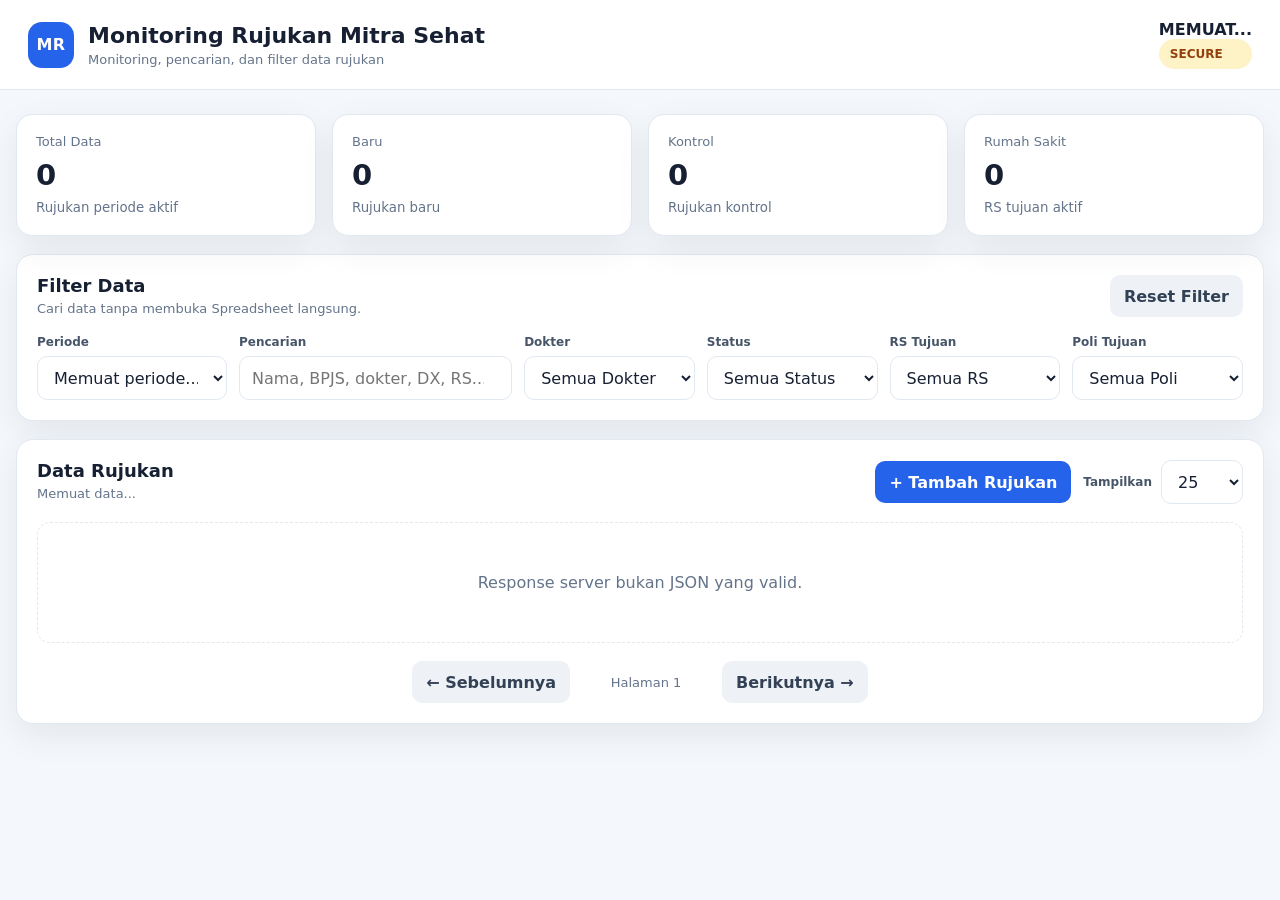
==== index.html @ 3bd985f3 "update ketik + dropdown" ====
<!DOCTYPE html>
<html lang="id">
<head>
  <meta charset="UTF-8">
  <meta name="viewport" content="width=device-width, initial-scale=1.0">

  <title>Monitoring Rujukan Mitra Sehat</title>

  <meta
    name="description"
    content="Monitoring dan pencarian data rujukan Mitra Sehat"
  >

  <link
    rel="stylesheet"
    href="assets/css/style.css?v=step3c"
  >
</head>

<body>

  <div class="app-shell">

    <header class="topbar">
      <div class="brand-wrap">
        <div class="brand-icon">MR</div>

        <div>
          <h1>Monitoring Rujukan Mitra Sehat</h1>
          <p>Monitoring, pencarian, dan filter data rujukan</p>
        </div>
      </div>

      <div class="user-area">
        <div class="user-meta" id="userMeta">
          <strong id="userRole">MEMUAT...</strong>
          <small id="userEmail"></small>
        </div>

        <div
          class="mode-badge"
          id="modeBadge"
        >
          SECURE
        </div>
      </div>
    </header>


    <main class="main-content">

      <section
        class="secure-message"
        id="secureMessage"
        hidden
      >
        <strong>Akses melalui domain aman diperlukan.</strong>
        <p>
          Buka aplikasi melalui custom domain yang dilindungi Cloudflare Access.
        </p>
      </section>


      <section id="appContent">

        <section class="stats-grid">

          <article class="stat-card">
            <span class="stat-label">Total Data</span>
            <strong id="statTotal">0</strong>
            <small>Rujukan periode aktif</small>
          </article>

          <article class="stat-card">
            <span class="stat-label">Baru</span>
            <strong id="statBaru">0</strong>
            <small>Rujukan baru</small>
          </article>

          <article class="stat-card">
            <span class="stat-label">Kontrol</span>
            <strong id="statKontrol">0</strong>
            <small>Rujukan kontrol</small>
          </article>

          <article class="stat-card">
            <span class="stat-label">Rumah Sakit</span>
            <strong id="statRs">0</strong>
            <small>RS tujuan aktif</small>
          </article>

        </section>


        <section class="panel">

          <div class="panel-heading">
            <div>
              <h2>Filter Data</h2>
              <p>Cari data tanpa membuka Spreadsheet langsung.</p>
            </div>

            <button
              class="btn btn-secondary"
              id="resetButton"
              type="button"
            >
              Reset Filter
            </button>
          </div>


          <div class="filter-grid">

            <label class="field">
              <span>Periode</span>
              <select id="periodFilter">
                <option value="">Memuat periode...</option>
              </select>
            </label>

            <label class="field field-search">
              <span>Pencarian</span>
              <input
                id="searchInput"
                type="search"
                placeholder="Nama, BPJS, dokter, DX, RS..."
                autocomplete="off"
              >
            </label>

            <label class="field">
              <span>Dokter</span>
              <select id="doctorFilter">
                <option value="">Semua Dokter</option>
              </select>
            </label>

            <label class="field">
              <span>Status</span>
              <select id="statusFilter">
                <option value="">Semua Status</option>
              </select>
            </label>

            <label class="field">
              <span>RS Tujuan</span>
              <select id="hospitalFilter">
                <option value="">Semua RS</option>
              </select>
            </label>

            <label class="field">
              <span>Poli Tujuan</span>
              <select id="clinicFilter">
                <option value="">Semua Poli</option>
              </select>
            </label>

          </div>

        </section>


        <section class="panel">

          <div class="table-toolbar">

            <div>
              <h2>Data Rujukan</h2>
              <p id="resultInfo">Memuat data...</p>
            </div>

            <div class="table-toolbar-actions">
              <button
                class="btn btn-primary"
                id="addButton"
                type="button"
                hidden
              >
                + Tambah Rujukan
              </button>

              <label class="page-size">
                <span>Tampilkan</span>

                <select id="pageSize">
                  <option value="10">10</option>
                  <option value="25" selected>25</option>
                  <option value="50">50</option>
                </select>
              </label>
            </div>

          </div>


          <div
            id="loadingState"
            class="state-box"
          >
            Memuat data...
          </div>


          <div
            id="emptyState"
            class="state-box"
            hidden
          >
            Data tidak ditemukan.
          </div>


          <div
            id="errorState"
            class="state-box error-state"
            hidden
          ></div>


          <div
            id="desktopTable"
            class="table-wrapper"
            hidden
          >

            <table>
              <thead>
                <tr>
                  <th>Tanggal</th>
                  <th>Dokter</th>
                  <th>Nama</th>
                  <th>BPJS No.</th>
                  <th>Status</th>
                  <th>DX</th>
                  <th>RS Tujuan</th>
                  <th>Poli</th>
                  <th>Aksi</th>
                </tr>
              </thead>

              <tbody id="tableBody"></tbody>
            </table>

          </div>


          <div
            id="mobileCards"
            class="mobile-cards"
            hidden
          ></div>


          <div
            class="pagination"
            id="pagination"
            hidden
          >

            <button
              type="button"
              class="btn btn-secondary"
              id="prevButton"
            >
              ← Sebelumnya
            </button>

            <span id="pageInfo">
              Halaman 1
            </span>

            <button
              type="button"
              class="btn btn-secondary"
              id="nextButton"
            >
              Berikutnya →
            </button>

          </div>

        </section>

      </section>

    </main>

  </div>


  <!-- DETAIL -->
  <div
    class="modal-backdrop"
    id="detailModal"
    hidden
  >
    <div
      class="modal"
      role="dialog"
      aria-modal="true"
      aria-labelledby="modalTitle"
    >

      <div class="modal-header">

        <div>
          <small>Detail Rujukan</small>
          <h3 id="modalTitle">-</h3>
        </div>

        <button
          type="button"
          class="modal-close"
          id="modalClose"
          aria-label="Tutup"
        >
          ×
        </button>

      </div>

      <div
        class="detail-grid"
        id="modalContent"
      ></div>

    </div>
  </div>


  <!-- CREATE / EDIT ERM -->
  <div
    class="modal-backdrop"
    id="formModal"
    hidden
  >
    <div
      class="modal form-modal"
      role="dialog"
      aria-modal="true"
      aria-labelledby="formModalTitle"
    >

      <div class="modal-header">
        <div>
          <small id="formModalKicker">Akses ERM</small>
          <h3 id="formModalTitle">Tambah Rujukan</h3>
          <p class="form-context">
            Periode: <strong id="formPeriodLabel">-</strong>
            <span id="formRowWrap" hidden>
              · Row: <strong id="formRowLabel">-</strong>
            </span>
          </p>
        </div>

        <button
          type="button"
          class="modal-close"
          id="formModalClose"
          aria-label="Tutup"
        >
          ×
        </button>
      </div>

      <form id="rujukanForm" novalidate>
        <div class="form-grid">

          <label class="field">
            <span>Tanggal</span>
            <input id="formTanggal" type="date">
          </label>

          <label class="field">
            <span>Dokter</span>
            <input
              id="formDokter"
              type="text"
              list="formDokterList"
              maxlength="200"
              autocomplete="off"
              placeholder="Ketik atau pilih dokter"
            >
            <datalist id="formDokterList"></datalist>
          </label>

          <label class="field">
            <span>No <small>(otomatis)</small></span>
            <input
              id="formNo"
              type="text"
              readonly
              tabindex="-1"
              placeholder="Otomatis saat disimpan"
            >
          </label>

          <label class="field">
            <span>No. Harian <small>(otomatis)</small></span>
            <input
              id="formNoHarian"
              type="text"
              readonly
              tabindex="-1"
              placeholder="Otomatis saat disimpan"
            >
          </label>

          <label class="field form-span-2">
            <span>Nama Pasien *</span>
            <input id="formNama" type="text" maxlength="200" autocomplete="off" required>
          </label>

          <label class="field">
            <span>BPJS No.</span>
            <input
              id="formBpjs"
              type="text"
              maxlength="80"
              inputmode="numeric"
              autocomplete="off"
            >
          </label>

          <label class="field">
            <span>Status</span>
            <select id="formKontrol">
              <option value="">- Pilih -</option>
              <option value="BARU">BARU</option>
              <option value="KONTROL">KONTROL</option>
            </select>
          </label>

          <label class="field form-span-2">
            <span>Diagnosis / DX</span>
            <textarea id="formDx" rows="3" maxlength="2000"></textarea>
          </label>

          <label class="field">
            <span>RS Tujuan</span>
            <input
              id="formRsTujuan"
              type="text"
              list="formRsTujuanList"
              maxlength="300"
              autocomplete="off"
              placeholder="Ketik atau pilih RS"
            >
            <datalist id="formRsTujuanList"></datalist>
          </label>

          <label class="field">
            <span>Poli Tujuan</span>
            <input
              id="formPoliTujuan"
              type="text"
              list="formPoliTujuanList"
              maxlength="300"
              autocomplete="off"
              placeholder="Ketik atau pilih poli"
            >
            <datalist id="formPoliTujuanList"></datalist>
          </label>

          <label class="field form-span-2">
            <span>Keterangan</span>
            <textarea id="formKeterangan" rows="3" maxlength="3000"></textarea>
          </label>

          <label class="field form-span-2">
            <span>Pemberat TACC</span>
            <textarea id="formPemberatTacc" rows="3" maxlength="3000"></textarea>
          </label>

        </div>

        <div
          class="form-error"
          id="formError"
          hidden
        ></div>

        <div class="modal-footer">
          <button
            type="button"
            class="btn btn-secondary"
            id="formCancelButton"
          >
            Batal
          </button>

          <button
            type="submit"
            class="btn btn-primary"
            id="formSubmitButton"
          >
            Simpan Data
          </button>
        </div>
      </form>

    </div>
  </div>


  <div
    class="toast-container"
    id="toastContainer"
    aria-live="polite"
    aria-atomic="true"
  ></div>


  <script src="assets/js/config.js?v=step3g"></script>
  <script src="assets/js/ui.js?v=step3g"></script>
  <script src="assets/js/app.js?v=step3g"></script>

</body>
</html>
---- assets/css/style.css ----
* {
  box-sizing: border-box;
}

:root {
  --bg: #f4f7fb;
  --surface: #ffffff;
  --surface-soft: #f8fafc;
  --text: #172033;
  --muted: #64748b;
  --border: #e2e8f0;
  --primary: #2563eb;
  --primary-soft: #dbeafe;
  --danger: #b91c1c;
  --danger-soft: #fee2e2;
  --success: #166534;
  --success-soft: #dcfce7;
  --warning: #92400e;
  --warning-soft: #fef3c7;
  --shadow: 0 12px 35px rgba(15, 23, 42, 0.07);
}

html {
  min-height: 100%;
}

body {
  margin: 0;
  min-height: 100%;
  font-family:
    Inter,
    ui-sans-serif,
    system-ui,
    -apple-system,
    BlinkMacSystemFont,
    "Segoe UI",
    sans-serif;
  background: var(--bg);
  color: var(--text);
}

button,
input,
select {
  font: inherit;
}

button {
  cursor: pointer;
}

.app-shell {
  min-height: 100vh;
}

.topbar {
  width: 100%;
  padding: 20px 28px;
  background: var(--surface);
  border-bottom: 1px solid var(--border);
  display: flex;
  align-items: center;
  justify-content: space-between;
  gap: 18px;
  position: sticky;
  top: 0;
  z-index: 30;
}

.brand-wrap {
  display: flex;
  align-items: center;
  gap: 14px;
}

.brand-icon {
  width: 46px;
  height: 46px;
  border-radius: 14px;
  display: grid;
  place-items: center;
  background: var(--primary);
  color: #fff;
  font-weight: 800;
  letter-spacing: 0.5px;
}

.topbar h1 {
  margin: 0;
  font-size: 22px;
}

.topbar p {
  margin: 4px 0 0;
  color: var(--muted);
  font-size: 13px;
}

.mode-badge {
  padding: 8px 11px;
  border-radius: 999px;
  background: var(--warning-soft);
  color: var(--warning);
  font-size: 12px;
  font-weight: 800;
}

.main-content {
  width: min(1540px, calc(100% - 32px));
  margin: 24px auto 50px;
}

.stats-grid {
  display: grid;
  grid-template-columns: repeat(4, minmax(0, 1fr));
  gap: 16px;
  margin-bottom: 18px;
}

.stat-card,
.panel {
  background: var(--surface);
  border: 1px solid var(--border);
  box-shadow: var(--shadow);
}

.stat-card {
  border-radius: 16px;
  padding: 19px;
}

.stat-label {
  display: block;
  color: var(--muted);
  font-size: 13px;
  margin-bottom: 9px;
}

.stat-card strong {
  display: block;
  font-size: 29px;
  margin-bottom: 5px;
}

.stat-card small {
  color: var(--muted);
}

.panel {
  border-radius: 17px;
  padding: 20px;
  margin-bottom: 18px;
}

.panel-heading,
.table-toolbar {
  display: flex;
  justify-content: space-between;
  align-items: flex-start;
  gap: 18px;
  margin-bottom: 18px;
}

.panel h2,
.table-toolbar h2 {
  margin: 0;
  font-size: 18px;
}

.panel-heading p,
.table-toolbar p {
  margin: 5px 0 0;
  color: var(--muted);
  font-size: 13px;
}

.filter-grid {
  display: grid;
  grid-template-columns:
    190px
    minmax(260px, 1.6fr)
    repeat(4, minmax(170px, 1fr));
  gap: 12px;
  align-items: end;
}

.field {
  display: flex;
  flex-direction: column;
  gap: 7px;
}

.field span,
.page-size span {
  font-size: 12px;
  font-weight: 700;
  color: #475569;
}

.field input,
.field select,
.page-size select {
  min-height: 44px;
  width: 100%;
  border: 1px solid var(--border);
  border-radius: 10px;
  background: var(--surface);
  padding: 0 12px;
  outline: none;
  color: var(--text);
}

.field input:focus,
.field select:focus,
.page-size select:focus {
  border-color: var(--primary);
  box-shadow: 0 0 0 3px rgba(37, 99, 235, 0.1);
}

.btn {
  min-height: 42px;
  border: 0;
  border-radius: 10px;
  padding: 0 14px;
  font-weight: 700;
}

.btn-primary {
  color: #fff;
  background: var(--primary);
  text-decoration: none;
  display: inline-flex;
  align-items: center;
  justify-content: center;
}

.btn-secondary {
  color: #334155;
  background: #eef2f7;
}

.btn-secondary:hover {
  background: #e2e8f0;
}

.page-size {
  display: flex;
  align-items: center;
  gap: 9px;
}

.page-size select {
  width: 82px;
}

.table-wrapper {
  overflow-x: auto;
  border: 1px solid var(--border);
  border-radius: 13px;
}

table {
  width: 100%;
  border-collapse: collapse;
  min-width: 1200px;
}

th {
  padding: 12px 13px;
  background: var(--surface-soft);
  color: #475569;
  font-size: 11px;
  letter-spacing: 0.3px;
  text-transform: uppercase;
  text-align: left;
  white-space: nowrap;
  border-bottom: 1px solid var(--border);
}

td {
  padding: 13px;
  font-size: 13px;
  vertical-align: top;
  border-bottom: 1px solid #edf1f5;
}

tbody tr:last-child td {
  border-bottom: 0;
}

tbody tr:hover {
  background: #fbfdff;
}

.patient-name {
  font-weight: 750;
}

.cell-muted {
  color: var(--muted);
}

.dx-cell {
  min-width: 240px;
  max-width: 340px;
}

.rs-cell {
  min-width: 210px;
}

.badge {
  display: inline-flex;
  align-items: center;
  min-height: 25px;
  padding: 4px 9px;
  border-radius: 999px;
  font-size: 11px;
  font-weight: 800;
  white-space: nowrap;
}

.badge-baru {
  color: var(--danger);
  background: var(--danger-soft);
}

.badge-kontrol {
  color: var(--success);
  background: var(--success-soft);
}

.detail-button {
  border: 0;
  border-radius: 9px;
  background: var(--primary-soft);
  color: #1d4ed8;
  min-height: 34px;
  padding: 0 11px;
  font-weight: 750;
}

.pagination {
  margin-top: 18px;
  display: flex;
  align-items: center;
  justify-content: center;
  gap: 16px;
}

.pagination span {
  min-width: 120px;
  text-align: center;
  color: var(--muted);
  font-size: 13px;
}

.pagination button:disabled {
  opacity: 0.5;
  cursor: not-allowed;
}

.state-box {
  padding: 50px 20px;
  text-align: center;
  border: 1px dashed var(--border);
  border-radius: 13px;
  color: var(--muted);
}

.mobile-cards {
  display: none;
}

.mobile-card {
  border: 1px solid var(--border);
  border-radius: 14px;
  padding: 16px;
  background: var(--surface);
}

.mobile-card + .mobile-card {
  margin-top: 12px;
}

.mobile-card-header {
  display: flex;
  align-items: flex-start;
  justify-content: space-between;
  gap: 10px;
  margin-bottom: 13px;
}

.mobile-card-header h3 {
  margin: 0 0 4px;
  font-size: 15px;
}

.mobile-card-header p {
  margin: 0;
  color: var(--muted);
  font-size: 12px;
}

.mobile-details {
  display: grid;
  gap: 10px;
}

.mobile-detail {
  display: grid;
  grid-template-columns: 95px 1fr;
  gap: 9px;
  font-size: 13px;
}

.mobile-detail span:first-child {
  color: var(--muted);
}

.mobile-card .detail-button {
  width: 100%;
  margin-top: 14px;
}

.modal-backdrop {
  position: fixed;
  inset: 0;
  z-index: 100;
  display: grid;
  place-items: center;
  padding: 18px;
  background: rgba(15, 23, 42, 0.54);
}

.modal-backdrop[hidden] {
  display: none;
}

.modal {
  width: min(820px, 100%);
  max-height: calc(100vh - 36px);
  overflow-y: auto;
  border-radius: 18px;
  background: var(--surface);
  box-shadow: 0 24px 80px rgba(15, 23, 42, 0.28);
}

.modal-header {
  padding: 20px;
  border-bottom: 1px solid var(--border);
  display: flex;
  align-items: flex-start;
  justify-content: space-between;
  gap: 18px;
  position: sticky;
  top: 0;
  background: var(--surface);
}

.modal-header small {
  color: var(--muted);
}

.modal-header h3 {
  margin: 4px 0 0;
}

.modal-close {
  width: 38px;
  height: 38px;
  border: 0;
  border-radius: 10px;
  background: #eef2f7;
  font-size: 25px;
  line-height: 1;
}

.detail-grid {
  padding: 20px;
  display: grid;
  grid-template-columns: repeat(2, minmax(0, 1fr));
  gap: 13px;
}

.detail-item {
  padding: 13px;
  border: 1px solid var(--border);
  border-radius: 11px;
  background: var(--surface-soft);
}

.detail-item.full {
  grid-column: 1 / -1;
}

.detail-item span {
  display: block;
  color: var(--muted);
  font-size: 11px;
  margin-bottom: 5px;
}

.detail-item strong {
  font-size: 13px;
  line-height: 1.5;
}

.error-page {
  min-height: 100vh;
  display: grid;
  place-items: center;
  padding: 20px;
}

.error-card {
  width: min(500px, 100%);
  text-align: center;
}

.error-card h1 {
  font-size: 62px;
  margin: 0;
}

.error-card p {
  color: var(--muted);
  margin-bottom: 22px;
}

@media (max-width: 1250px) {
  .filter-grid {
    grid-template-columns: repeat(3, minmax(0, 1fr));
  }

  .field-search {
    grid-column: span 2;
  }
}

@media (max-width: 850px) {
  .stats-grid {
    grid-template-columns: repeat(2, minmax(0, 1fr));
  }

  .filter-grid {
    grid-template-columns: repeat(2, minmax(0, 1fr));
  }

  .field-search {
    grid-column: span 2;
  }
}

@media (max-width: 700px) {
  .topbar {
    padding: 15px;
  }

  .brand-icon {
    width: 41px;
    height: 41px;
    border-radius: 12px;
  }

  .topbar h1 {
    font-size: 16px;
  }

  .topbar p {
    display: none;
  }

  .mode-badge {
    font-size: 10px;
    padding: 6px 8px;
  }

  .main-content {
    width: min(100% - 20px, 1540px);
    margin-top: 12px;
  }

  .stats-grid {
    gap: 10px;
  }

  .stat-card {
    padding: 15px;
  }

  .stat-card strong {
    font-size: 23px;
  }

  .panel {
    padding: 14px;
    border-radius: 14px;
  }

  .panel-heading,
  .table-toolbar {
    flex-direction: column;
    align-items: stretch;
  }

  .panel-heading .btn {
    width: 100%;
  }

  .filter-grid {
    grid-template-columns: 1fr;
  }

  .field-search {
    grid-column: auto;
  }

  .page-size {
    justify-content: space-between;
  }

  #desktopTable {
    display: none;
  }

  .mobile-cards {
    display: block;
  }

  .pagination {
    display: grid;
    grid-template-columns: 1fr 1fr;
    gap: 9px;
  }

  .pagination span {
    grid-column: 1 / -1;
    grid-row: 1;
  }

  .detail-grid {
    grid-template-columns: 1fr;
  }

  .detail-item.full {
    grid-column: auto;
  }
}

/* =========================================================
   STEP 3 - ERM CREATE + UPDATE
   ========================================================= */

.mode-badge.erm-mode {
  background: #dcfce7;
  color: #166534;
}

.table-toolbar-actions {
  display: flex;
  align-items: center;
  justify-content: flex-end;
  gap: 12px;
  flex-wrap: wrap;
}

.row-actions,
.mobile-action-row {
  display: flex;
  align-items: center;
  gap: 8px;
  flex-wrap: wrap;
}

.edit-button {
  min-height: 34px;
  border: 0;
  border-radius: 9px;
  padding: 0 12px;
  background: #dbeafe;
  color: #1d4ed8;
  font-weight: 750;
  cursor: pointer;
}

.edit-button:hover {
  background: #bfdbfe;
}

.mobile-action-row {
  margin-top: 14px;
}

.mobile-action-row .detail-button,
.mobile-action-row .edit-button {
  flex: 1;
  width: auto;
  margin-top: 0;
}

.form-modal {
  width: min(920px, 100%);
}

.form-context {
  margin: 7px 0 0;
  color: var(--muted);
  font-size: 12px;
}

.form-grid {
  display: grid;
  grid-template-columns: repeat(2, minmax(0, 1fr));
  gap: 14px;
  padding: 20px;
}

.form-span-2 {
  grid-column: 1 / -1;
}

.form-grid .field textarea {
  width: 100%;
  min-height: 92px;
  resize: vertical;
  border: 1px solid var(--border);
  border-radius: 10px;
  background: var(--surface);
  padding: 11px 12px;
  outline: none;
  color: var(--text);
  font: inherit;
  line-height: 1.45;
}

.form-grid .field textarea:focus {
  border-color: var(--primary);
  box-shadow: 0 0 0 3px rgba(37, 99, 235, 0.1);
}

.form-error {
  margin: 0 20px 16px;
  padding: 12px 14px;
  border: 1px solid #fecaca;
  border-radius: 10px;
  background: #fff1f2;
  color: #b91c1c;
  font-size: 13px;
  line-height: 1.45;
}

.modal-footer {
  position: sticky;
  bottom: 0;
  display: flex;
  justify-content: flex-end;
  gap: 10px;
  padding: 16px 20px;
  border-top: 1px solid var(--border);
  background: var(--surface);
}

.btn:disabled,
.edit-button:disabled,
.detail-button:disabled {
  cursor: not-allowed;
  opacity: 0.58;
}

.toast-container {
  position: fixed;
  z-index: 300;
  top: 18px;
  right: 18px;
  display: grid;
  gap: 10px;
  width: min(380px, calc(100% - 36px));
  pointer-events: none;
}

.toast {
  padding: 13px 15px;
  border-radius: 12px;
  box-shadow: 0 18px 45px rgba(15, 23, 42, 0.18);
  font-size: 13px;
  font-weight: 650;
  line-height: 1.45;
  transition: opacity 0.2s ease, transform 0.2s ease;
}

.toast-success {
  border: 1px solid #bbf7d0;
  background: #f0fdf4;
  color: #166534;
}

.toast-error {
  border: 1px solid #fecaca;
  background: #fff1f2;
  color: #b91c1c;
}

.toast-hide {
  opacity: 0;
  transform: translateY(-6px);
}

@media (max-width: 700px) {
  .table-toolbar-actions {
    justify-content: stretch;
  }

  .table-toolbar-actions > .btn {
    width: 100%;
  }

  .table-toolbar-actions .page-size {
    width: 100%;
  }

  .form-grid {
    grid-template-columns: 1fr;
    padding: 14px;
  }

  .form-span-2 {
    grid-column: auto;
  }

  .form-error {
    margin: 0 14px 14px;
  }

  .modal-footer {
    padding: 14px;
  }

  .modal-footer .btn {
    flex: 1;
  }

  .toast-container {
    top: 12px;
    right: 12px;
    width: calc(100% - 24px);
  }
}
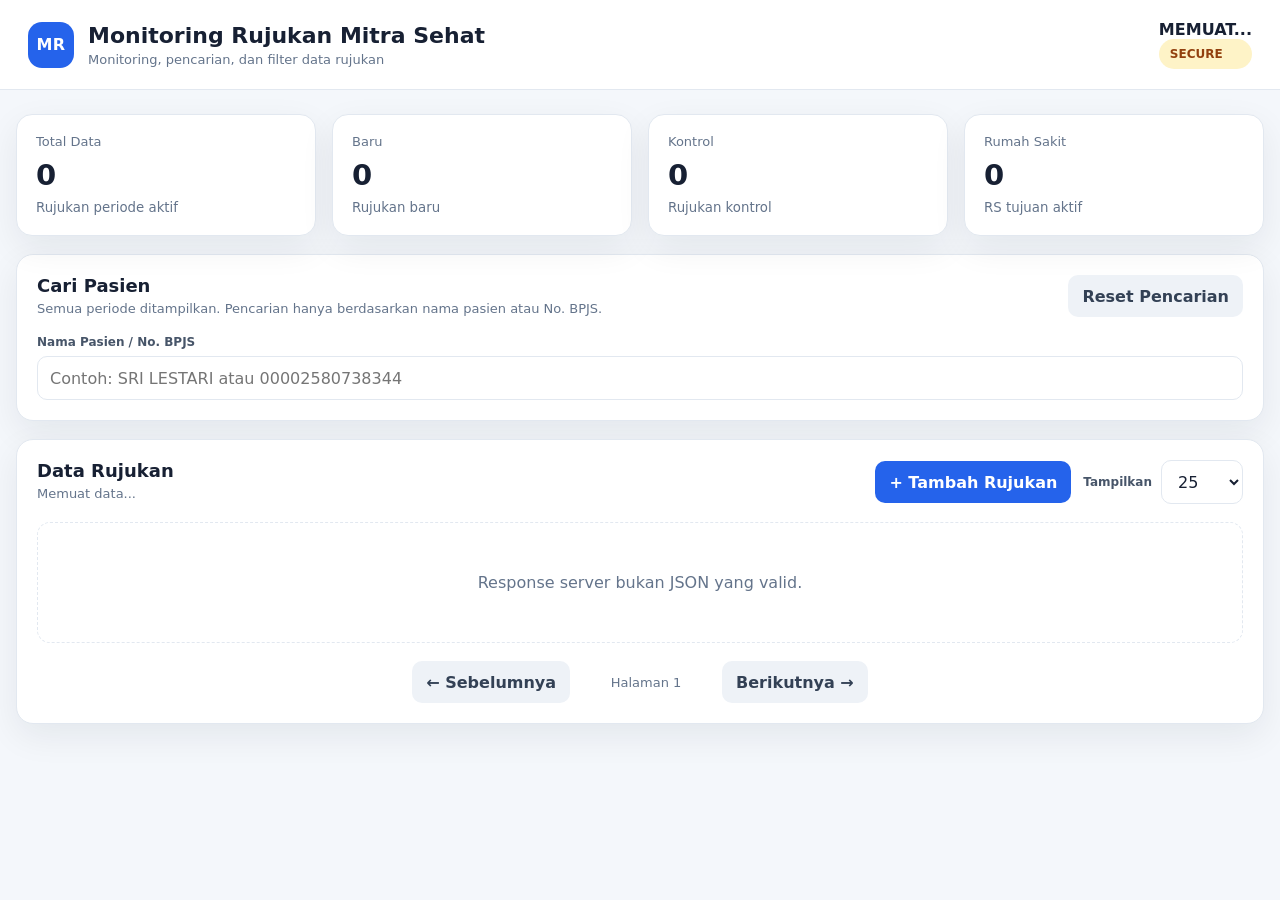
==== commit b73ce61e: "update filter semua" ====
--- a/index.html
+++ b/index.html
@@ -15,6 +15,14 @@
     rel="stylesheet"
     href="assets/css/style.css?v=step3c"
   >
+<style>
+    .filter-grid-simple {
+      grid-template-columns: minmax(280px, 1fr) !important;
+    }
+    .filter-grid-simple .field-search {
+      grid-column: 1 / -1;
+    }
+  </style>
 </head>
 
 <body>
@@ -96,8 +104,11 @@
 
           <div class="panel-heading">
             <div>
-              <h2>Filter Data</h2>
-              <p>Cari data tanpa membuka Spreadsheet langsung.</p>
+              <h2>Cari Pasien</h2>
+              <p>
+                Semua periode ditampilkan. Pencarian hanya berdasarkan
+                nama pasien atau No. BPJS.
+              </p>
             </div>
 
             <button
@@ -105,57 +116,43 @@
               id="resetButton"
               type="button"
             >
-              Reset Filter
+              Reset Pencarian
             </button>
           </div>
 
 
-          <div class="filter-grid">
-
-            <label class="field">
-              <span>Periode</span>
-              <select id="periodFilter">
-                <option value="">Memuat periode...</option>
-              </select>
-            </label>
+          <div class="filter-grid filter-grid-simple">
+
+            <!--
+              Tetap ada secara hidden untuk kompatibilitas fungsi form
+              Tambah/Edit. Bukan filter halaman utama.
+            -->
+            <select id="periodFilter" hidden aria-hidden="true"></select>
 
             <label class="field field-search">
-              <span>Pencarian</span>
+              <span>Nama Pasien / No. BPJS</span>
               <input
                 id="searchInput"
                 type="search"
-                placeholder="Nama, BPJS, dokter, DX, RS..."
+                placeholder="Contoh: SRI LESTARI atau 00002580738344"
                 autocomplete="off"
               >
             </label>
 
-            <label class="field">
-              <span>Dokter</span>
-              <select id="doctorFilter">
-                <option value="">Semua Dokter</option>
-              </select>
-            </label>
-
-            <label class="field">
-              <span>Status</span>
-              <select id="statusFilter">
-                <option value="">Semua Status</option>
-              </select>
-            </label>
-
-            <label class="field">
-              <span>RS Tujuan</span>
-              <select id="hospitalFilter">
-                <option value="">Semua RS</option>
-              </select>
-            </label>
-
-            <label class="field">
-              <span>Poli Tujuan</span>
-              <select id="clinicFilter">
-                <option value="">Semua Poli</option>
-              </select>
-            </label>
+            <!-- Filter lama disimpan hidden agar JavaScript lama/kompatibilitas
+                 tetap aman, tetapi tidak digunakan pada pencarian utama. -->
+            <select id="doctorFilter" hidden aria-hidden="true">
+              <option value=""></option>
+            </select>
+            <select id="statusFilter" hidden aria-hidden="true">
+              <option value=""></option>
+            </select>
+            <select id="hospitalFilter" hidden aria-hidden="true">
+              <option value=""></option>
+            </select>
+            <select id="clinicFilter" hidden aria-hidden="true">
+              <option value=""></option>
+            </select>
 
           </div>
 
@@ -513,9 +510,9 @@
   ></div>
 
 
-  <script src="assets/js/config.js?v=step3g"></script>
-  <script src="assets/js/ui.js?v=step3g"></script>
-  <script src="assets/js/app.js?v=step3g"></script>
+  <script src="assets/js/config.js?v=step4a"></script>
+  <script src="assets/js/ui.js?v=step4a"></script>
+  <script src="assets/js/app.js?v=step4a"></script>
 
 </body>
 </html>
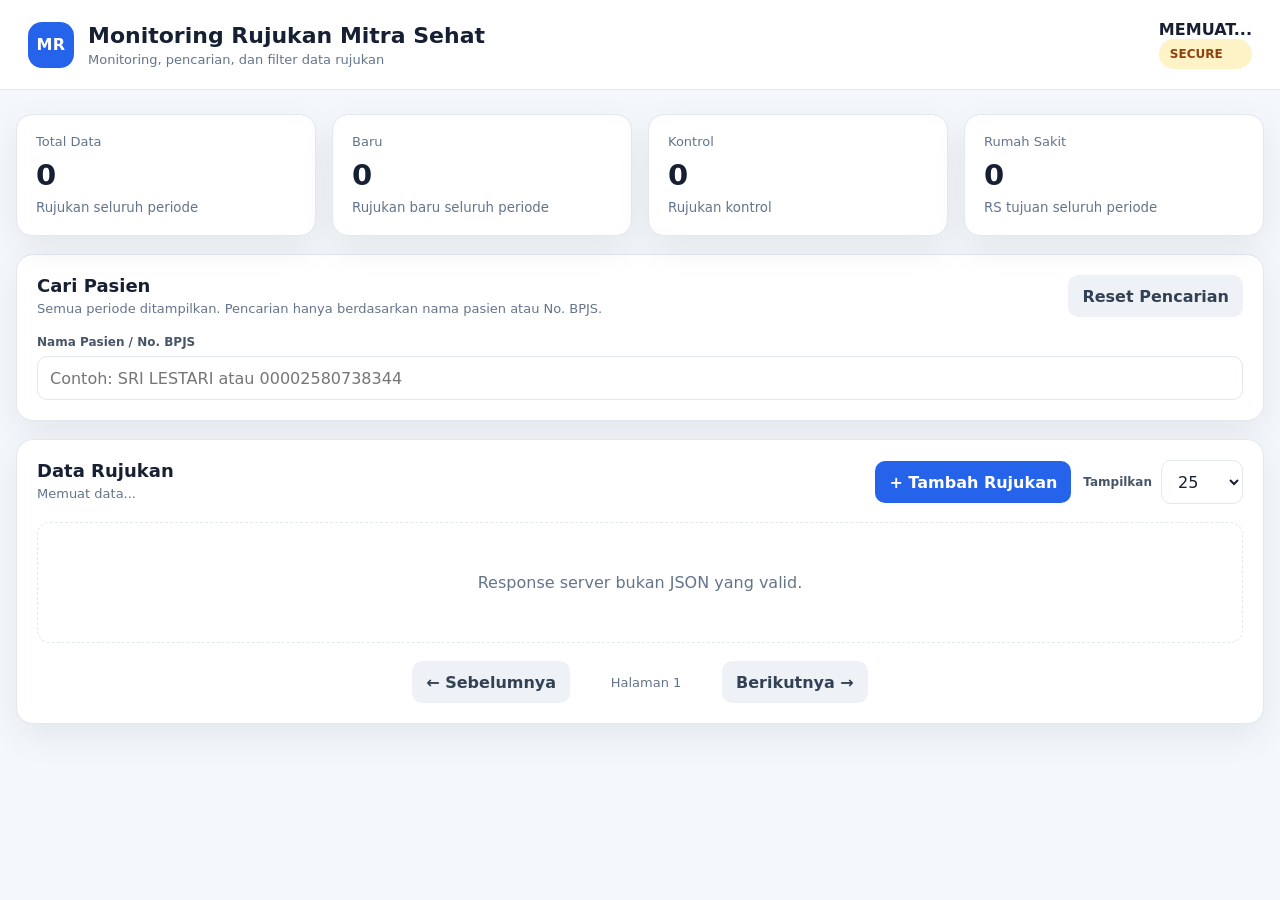
==== commit 191cf282: "update fast" ====
--- a/index.html
+++ b/index.html
@@ -19,6 +19,7 @@
     .filter-grid-simple {
       grid-template-columns: minmax(280px, 1fr) !important;
     }
+
     .filter-grid-simple .field-search {
       grid-column: 1 / -1;
     }
@@ -76,13 +77,13 @@
           <article class="stat-card">
             <span class="stat-label">Total Data</span>
             <strong id="statTotal">0</strong>
-            <small>Rujukan periode aktif</small>
+            <small>Rujukan seluruh periode</small>
           </article>
 
           <article class="stat-card">
             <span class="stat-label">Baru</span>
             <strong id="statBaru">0</strong>
-            <small>Rujukan baru</small>
+            <small>Rujukan baru seluruh periode</small>
           </article>
 
           <article class="stat-card">
@@ -94,7 +95,7 @@
           <article class="stat-card">
             <span class="stat-label">Rumah Sakit</span>
             <strong id="statRs">0</strong>
-            <small>RS tujuan aktif</small>
+            <small>RS tujuan seluruh periode</small>
           </article>
 
         </section>
@@ -120,13 +121,8 @@
             </button>
           </div>
 
-
           <div class="filter-grid filter-grid-simple">
 
-            <!--
-              Tetap ada secara hidden untuk kompatibilitas fungsi form
-              Tambah/Edit. Bukan filter halaman utama.
-            -->
             <select id="periodFilter" hidden aria-hidden="true"></select>
 
             <label class="field field-search">
@@ -139,8 +135,6 @@
               >
             </label>
 
-            <!-- Filter lama disimpan hidden agar JavaScript lama/kompatibilitas
-                 tetap aman, tetapi tidak digunakan pada pencarian utama. -->
             <select id="doctorFilter" hidden aria-hidden="true">
               <option value=""></option>
             </select>
@@ -510,9 +504,9 @@
   ></div>
 
 
-  <script src="assets/js/config.js?v=step4a"></script>
-  <script src="assets/js/ui.js?v=step4a"></script>
-  <script src="assets/js/app.js?v=step4a"></script>
+  <script src="assets/js/config.js?v=step4c-lite"></script>
+  <script src="assets/js/ui.js?v=step4c-lite"></script>
+  <script src="assets/js/app.js?v=step4c-lite"></script>
 
 </body>
 </html>
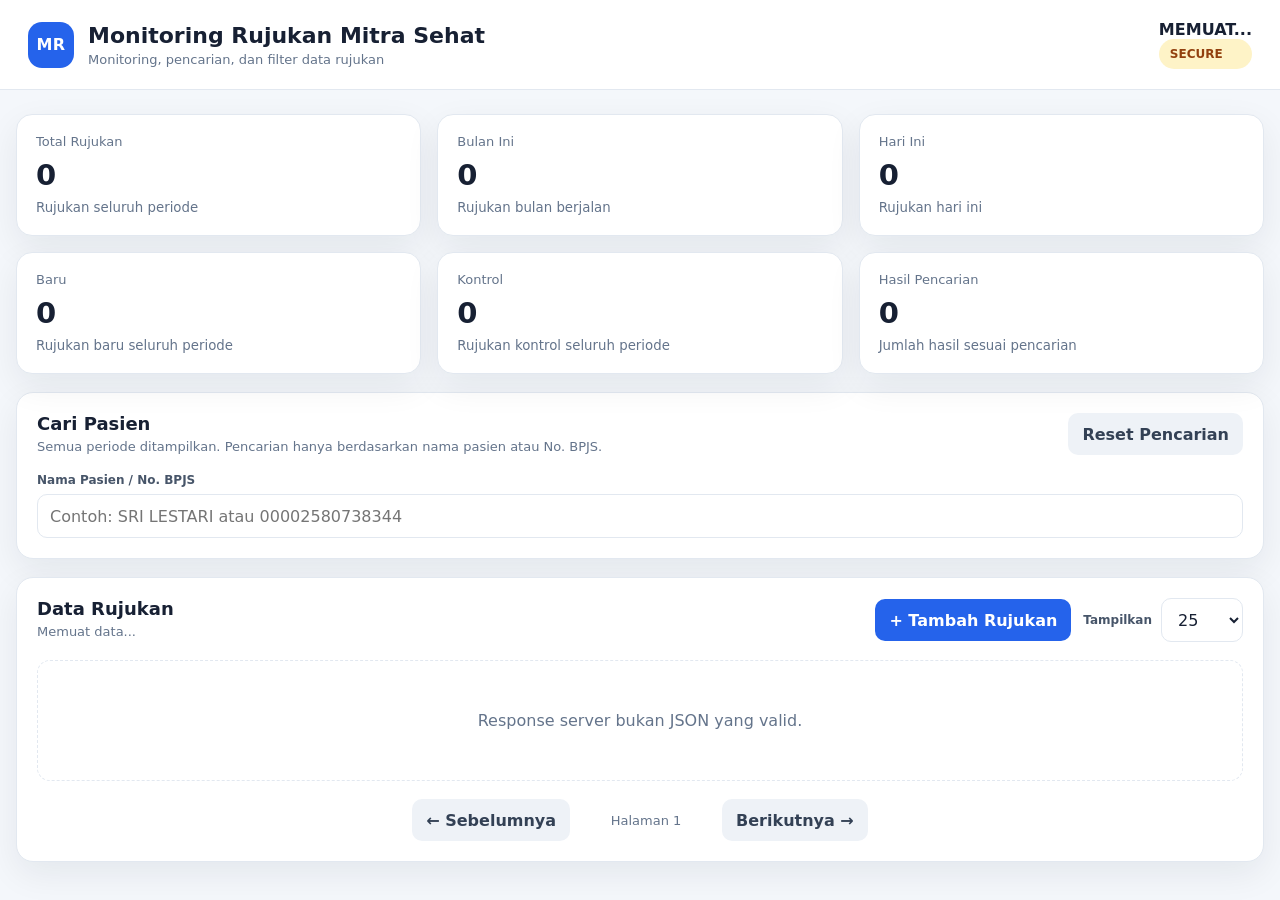
==== commit 11cf19f5: "update dahsboard" ====
--- a/index.html
+++ b/index.html
@@ -22,6 +22,23 @@
 
     .filter-grid-simple .field-search {
       grid-column: 1 / -1;
+    }
+
+    /* Dashboard monitoring: 6 kartu = 3 + 3 pada desktop. */
+    .stats-grid-monitoring {
+      grid-template-columns: repeat(3, minmax(0, 1fr)) !important;
+    }
+
+    @media (max-width: 850px) {
+      .stats-grid-monitoring {
+        grid-template-columns: repeat(2, minmax(0, 1fr)) !important;
+      }
+    }
+
+    @media (max-width: 520px) {
+      .stats-grid-monitoring {
+        grid-template-columns: 1fr !important;
+      }
     }
   </style>
 </head>
@@ -72,12 +89,24 @@
 
       <section id="appContent">
 
-        <section class="stats-grid">
+        <section class="stats-grid stats-grid-monitoring">
 
           <article class="stat-card">
-            <span class="stat-label">Total Data</span>
+            <span class="stat-label">Total Rujukan</span>
             <strong id="statTotal">0</strong>
             <small>Rujukan seluruh periode</small>
+          </article>
+
+          <article class="stat-card">
+            <span class="stat-label">Bulan Ini</span>
+            <strong id="statBulanIni">0</strong>
+            <small>Rujukan bulan berjalan</small>
+          </article>
+
+          <article class="stat-card">
+            <span class="stat-label">Hari Ini</span>
+            <strong id="statHariIni">0</strong>
+            <small>Rujukan hari ini</small>
           </article>
 
           <article class="stat-card">
@@ -89,13 +118,13 @@
           <article class="stat-card">
             <span class="stat-label">Kontrol</span>
             <strong id="statKontrol">0</strong>
-            <small>Rujukan kontrol</small>
+            <small>Rujukan kontrol seluruh periode</small>
           </article>
 
           <article class="stat-card">
-            <span class="stat-label">Rumah Sakit</span>
-            <strong id="statRs">0</strong>
-            <small>RS tujuan seluruh periode</small>
+            <span class="stat-label">Hasil Pencarian</span>
+            <strong id="statHasilPencarian">0</strong>
+            <small>Jumlah hasil sesuai pencarian</small>
           </article>
 
         </section>
@@ -506,7 +535,7 @@
 
   <script src="assets/js/config.js?v=step4c-lite"></script>
   <script src="assets/js/ui.js?v=step4c-lite"></script>
-  <script src="assets/js/app.js?v=step4c-lite"></script>
+  <script src="assets/js/app.js?v=dashboard-6-kartu-v1"></script>
 
 </body>
 </html>
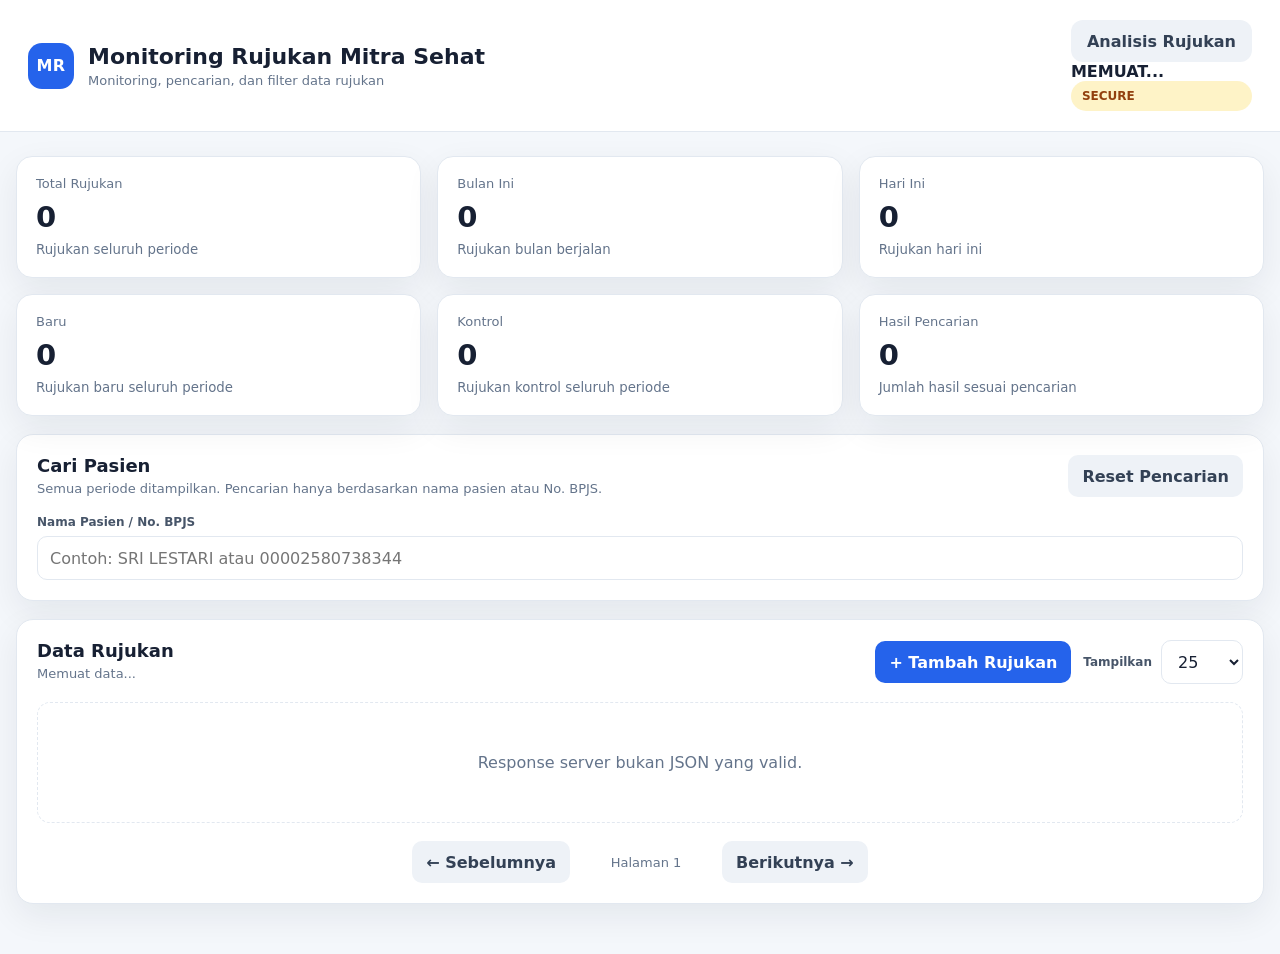
==== commit 2745f68a: "update" ====
--- a/index.html
+++ b/index.html
@@ -1,541 +1,484 @@
-<!DOCTYPE html>
+<!doctype html>
 <html lang="id">
-<head>
-  <meta charset="UTF-8">
-  <meta name="viewport" content="width=device-width, initial-scale=1.0">
-
-  <title>Monitoring Rujukan Mitra Sehat</title>
-
-  <meta
-    name="description"
-    content="Monitoring dan pencarian data rujukan Mitra Sehat"
-  >
-
-  <link
-    rel="stylesheet"
-    href="assets/css/style.css?v=step3c"
-  >
-<style>
-    .filter-grid-simple {
-      grid-template-columns: minmax(280px, 1fr) !important;
-    }
-
-    .filter-grid-simple .field-search {
-      grid-column: 1 / -1;
-    }
-
-    /* Dashboard monitoring: 6 kartu = 3 + 3 pada desktop. */
-    .stats-grid-monitoring {
-      grid-template-columns: repeat(3, minmax(0, 1fr)) !important;
-    }
-
-    @media (max-width: 850px) {
+  <head>
+    <meta charset="UTF-8" />
+    <meta name="viewport" content="width=device-width, initial-scale=1.0" />
+
+    <title>Monitoring Rujukan Mitra Sehat</title>
+
+    <meta
+      name="description"
+      content="Monitoring dan pencarian data rujukan Mitra Sehat"
+    />
+
+    <link rel="stylesheet" href="assets/css/style.css?v=step3c" />
+    <style>
+      .filter-grid-simple {
+        grid-template-columns: minmax(280px, 1fr) !important;
+      }
+
+      .filter-grid-simple .field-search {
+        grid-column: 1 / -1;
+      }
+
+      /* Dashboard monitoring: 6 kartu = 3 + 3 pada desktop. */
       .stats-grid-monitoring {
-        grid-template-columns: repeat(2, minmax(0, 1fr)) !important;
-      }
-    }
-
-    @media (max-width: 520px) {
-      .stats-grid-monitoring {
-        grid-template-columns: 1fr !important;
-      }
-    }
-  </style>
-</head>
-
-<body>
-
-  <div class="app-shell">
-
-    <header class="topbar">
-      <div class="brand-wrap">
-        <div class="brand-icon">MR</div>
-
-        <div>
-          <h1>Monitoring Rujukan Mitra Sehat</h1>
-          <p>Monitoring, pencarian, dan filter data rujukan</p>
+        grid-template-columns: repeat(3, minmax(0, 1fr)) !important;
+      }
+
+      @media (max-width: 850px) {
+        .stats-grid-monitoring {
+          grid-template-columns: repeat(2, minmax(0, 1fr)) !important;
+        }
+      }
+
+      @media (max-width: 520px) {
+        .stats-grid-monitoring {
+          grid-template-columns: 1fr !important;
+        }
+      }
+
+      /* Menu Analisis Rujukan di header. */
+      .analysis-nav-button {
+        display: inline-flex;
+        align-items: center;
+        justify-content: center;
+        min-height: 42px;
+        padding: 10px 16px;
+        border-radius: 12px;
+        text-decoration: none;
+        white-space: nowrap;
+        font-weight: 700;
+      }
+
+      @media (max-width: 760px) {
+        .topbar {
+          gap: 14px;
+        }
+
+        .user-area {
+          flex-wrap: wrap;
+          justify-content: flex-end;
+        }
+
+        .analysis-nav-button {
+          order: 3;
+        }
+      }
+
+      @media (max-width: 560px) {
+        .analysis-nav-button {
+          width: 100%;
+        }
+      }
+    </style>
+  </head>
+
+  <body>
+    <div class="app-shell">
+      <header class="topbar">
+        <div class="brand-wrap">
+          <div class="brand-icon">MR</div>
+
+          <div>
+            <h1>Monitoring Rujukan Mitra Sehat</h1>
+            <p>Monitoring, pencarian, dan filter data rujukan</p>
+          </div>
         </div>
+
+        <div class="user-area">
+          <a
+            class="btn btn-secondary analysis-nav-button"
+            href="analisis.html"
+            title="Buka Analisis Rujukan"
+          >
+            Analisis Rujukan
+          </a>
+
+          <div class="user-meta" id="userMeta">
+            <strong id="userRole">MEMUAT...</strong>
+            <small id="userEmail"></small>
+          </div>
+
+          <div class="mode-badge" id="modeBadge">SECURE</div>
+        </div>
+      </header>
+
+      <main class="main-content">
+        <section class="secure-message" id="secureMessage" hidden>
+          <strong>Akses melalui domain aman diperlukan.</strong>
+          <p>
+            Buka aplikasi melalui custom domain yang dilindungi Cloudflare
+            Access.
+          </p>
+        </section>
+
+        <section id="appContent">
+          <section class="stats-grid stats-grid-monitoring">
+            <article class="stat-card">
+              <span class="stat-label">Total Rujukan</span>
+              <strong id="statTotal">0</strong>
+              <small>Rujukan seluruh periode</small>
+            </article>
+
+            <article class="stat-card">
+              <span class="stat-label">Bulan Ini</span>
+              <strong id="statBulanIni">0</strong>
+              <small>Rujukan bulan berjalan</small>
+            </article>
+
+            <article class="stat-card">
+              <span class="stat-label">Hari Ini</span>
+              <strong id="statHariIni">0</strong>
+              <small>Rujukan hari ini</small>
+            </article>
+
+            <article class="stat-card">
+              <span class="stat-label">Baru</span>
+              <strong id="statBaru">0</strong>
+              <small>Rujukan baru seluruh periode</small>
+            </article>
+
+            <article class="stat-card">
+              <span class="stat-label">Kontrol</span>
+              <strong id="statKontrol">0</strong>
+              <small>Rujukan kontrol seluruh periode</small>
+            </article>
+
+            <article class="stat-card">
+              <span class="stat-label">Hasil Pencarian</span>
+              <strong id="statHasilPencarian">0</strong>
+              <small>Jumlah hasil sesuai pencarian</small>
+            </article>
+          </section>
+
+          <section class="panel">
+            <div class="panel-heading">
+              <div>
+                <h2>Cari Pasien</h2>
+                <p>
+                  Semua periode ditampilkan. Pencarian hanya berdasarkan nama
+                  pasien atau No. BPJS.
+                </p>
+              </div>
+
+              <button class="btn btn-secondary" id="resetButton" type="button">
+                Reset Pencarian
+              </button>
+            </div>
+
+            <div class="filter-grid filter-grid-simple">
+              <select id="periodFilter" hidden aria-hidden="true"></select>
+
+              <label class="field field-search">
+                <span>Nama Pasien / No. BPJS</span>
+                <input
+                  id="searchInput"
+                  type="search"
+                  placeholder="Contoh: SRI LESTARI atau 00002580738344"
+                  autocomplete="off"
+                />
+              </label>
+
+              <select id="doctorFilter" hidden aria-hidden="true">
+                <option value=""></option>
+              </select>
+              <select id="statusFilter" hidden aria-hidden="true">
+                <option value=""></option>
+              </select>
+              <select id="hospitalFilter" hidden aria-hidden="true">
+                <option value=""></option>
+              </select>
+              <select id="clinicFilter" hidden aria-hidden="true">
+                <option value=""></option>
+              </select>
+            </div>
+          </section>
+
+          <section class="panel">
+            <div class="table-toolbar">
+              <div>
+                <h2>Data Rujukan</h2>
+                <p id="resultInfo">Memuat data...</p>
+              </div>
+
+              <div class="table-toolbar-actions">
+                <button
+                  class="btn btn-primary"
+                  id="addButton"
+                  type="button"
+                  hidden
+                >
+                  + Tambah Rujukan
+                </button>
+
+                <label class="page-size">
+                  <span>Tampilkan</span>
+
+                  <select id="pageSize">
+                    <option value="10">10</option>
+                    <option value="25" selected>25</option>
+                    <option value="50">50</option>
+                  </select>
+                </label>
+              </div>
+            </div>
+
+            <div id="loadingState" class="state-box">Memuat data...</div>
+
+            <div id="emptyState" class="state-box" hidden>
+              Data tidak ditemukan.
+            </div>
+
+            <div id="errorState" class="state-box error-state" hidden></div>
+
+            <div id="desktopTable" class="table-wrapper" hidden>
+              <table>
+                <thead>
+                  <tr>
+                    <th>Tanggal</th>
+                    <th>Dokter</th>
+                    <th>Nama</th>
+                    <th>BPJS No.</th>
+                    <th>Status</th>
+                    <th>DX</th>
+                    <th>RS Tujuan</th>
+                    <th>Poli</th>
+                    <th>Aksi</th>
+                  </tr>
+                </thead>
+
+                <tbody id="tableBody"></tbody>
+              </table>
+            </div>
+
+            <div id="mobileCards" class="mobile-cards" hidden></div>
+
+            <div class="pagination" id="pagination" hidden>
+              <button type="button" class="btn btn-secondary" id="prevButton">
+                ← Sebelumnya
+              </button>
+
+              <span id="pageInfo"> Halaman 1 </span>
+
+              <button type="button" class="btn btn-secondary" id="nextButton">
+                Berikutnya →
+              </button>
+            </div>
+          </section>
+        </section>
+      </main>
+    </div>
+
+    <!-- DETAIL -->
+    <div class="modal-backdrop" id="detailModal" hidden>
+      <div
+        class="modal"
+        role="dialog"
+        aria-modal="true"
+        aria-labelledby="modalTitle"
+      >
+        <div class="modal-header">
+          <div>
+            <small>Detail Rujukan</small>
+            <h3 id="modalTitle">-</h3>
+          </div>
+
+          <button
+            type="button"
+            class="modal-close"
+            id="modalClose"
+            aria-label="Tutup"
+          >
+            ×
+          </button>
+        </div>
+
+        <div class="detail-grid" id="modalContent"></div>
       </div>
-
-      <div class="user-area">
-        <div class="user-meta" id="userMeta">
-          <strong id="userRole">MEMUAT...</strong>
-          <small id="userEmail"></small>
+    </div>
+
+    <!-- CREATE / EDIT ERM -->
+    <div class="modal-backdrop" id="formModal" hidden>
+      <div
+        class="modal form-modal"
+        role="dialog"
+        aria-modal="true"
+        aria-labelledby="formModalTitle"
+      >
+        <div class="modal-header">
+          <div>
+            <small id="formModalKicker">Akses ERM</small>
+            <h3 id="formModalTitle">Tambah Rujukan</h3>
+            <p class="form-context">
+              Periode: <strong id="formPeriodLabel">-</strong>
+              <span id="formRowWrap" hidden>
+                · Row: <strong id="formRowLabel">-</strong>
+              </span>
+            </p>
+          </div>
+
+          <button
+            type="button"
+            class="modal-close"
+            id="formModalClose"
+            aria-label="Tutup"
+          >
+            ×
+          </button>
         </div>
 
-        <div
-          class="mode-badge"
-          id="modeBadge"
-        >
-          SECURE
-        </div>
-      </div>
-    </header>
-
-
-    <main class="main-content">
-
-      <section
-        class="secure-message"
-        id="secureMessage"
-        hidden
-      >
-        <strong>Akses melalui domain aman diperlukan.</strong>
-        <p>
-          Buka aplikasi melalui custom domain yang dilindungi Cloudflare Access.
-        </p>
-      </section>
-
-
-      <section id="appContent">
-
-        <section class="stats-grid stats-grid-monitoring">
-
-          <article class="stat-card">
-            <span class="stat-label">Total Rujukan</span>
-            <strong id="statTotal">0</strong>
-            <small>Rujukan seluruh periode</small>
-          </article>
-
-          <article class="stat-card">
-            <span class="stat-label">Bulan Ini</span>
-            <strong id="statBulanIni">0</strong>
-            <small>Rujukan bulan berjalan</small>
-          </article>
-
-          <article class="stat-card">
-            <span class="stat-label">Hari Ini</span>
-            <strong id="statHariIni">0</strong>
-            <small>Rujukan hari ini</small>
-          </article>
-
-          <article class="stat-card">
-            <span class="stat-label">Baru</span>
-            <strong id="statBaru">0</strong>
-            <small>Rujukan baru seluruh periode</small>
-          </article>
-
-          <article class="stat-card">
-            <span class="stat-label">Kontrol</span>
-            <strong id="statKontrol">0</strong>
-            <small>Rujukan kontrol seluruh periode</small>
-          </article>
-
-          <article class="stat-card">
-            <span class="stat-label">Hasil Pencarian</span>
-            <strong id="statHasilPencarian">0</strong>
-            <small>Jumlah hasil sesuai pencarian</small>
-          </article>
-
-        </section>
-
-
-        <section class="panel">
-
-          <div class="panel-heading">
-            <div>
-              <h2>Cari Pasien</h2>
-              <p>
-                Semua periode ditampilkan. Pencarian hanya berdasarkan
-                nama pasien atau No. BPJS.
-              </p>
-            </div>
-
-            <button
-              class="btn btn-secondary"
-              id="resetButton"
-              type="button"
-            >
-              Reset Pencarian
-            </button>
-          </div>
-
-          <div class="filter-grid filter-grid-simple">
-
-            <select id="periodFilter" hidden aria-hidden="true"></select>
-
-            <label class="field field-search">
-              <span>Nama Pasien / No. BPJS</span>
-              <input
-                id="searchInput"
-                type="search"
-                placeholder="Contoh: SRI LESTARI atau 00002580738344"
+        <form id="rujukanForm" novalidate>
+          <div class="form-grid">
+            <label class="field">
+              <span>Tanggal</span>
+              <input id="formTanggal" type="date" />
+            </label>
+
+            <label class="field">
+              <span>Dokter</span>
+              <input
+                id="formDokter"
+                type="text"
+                list="formDokterList"
+                maxlength="200"
                 autocomplete="off"
-              >
-            </label>
-
-            <select id="doctorFilter" hidden aria-hidden="true">
-              <option value=""></option>
-            </select>
-            <select id="statusFilter" hidden aria-hidden="true">
-              <option value=""></option>
-            </select>
-            <select id="hospitalFilter" hidden aria-hidden="true">
-              <option value=""></option>
-            </select>
-            <select id="clinicFilter" hidden aria-hidden="true">
-              <option value=""></option>
-            </select>
-
-          </div>
-
-        </section>
-
-
-        <section class="panel">
-
-          <div class="table-toolbar">
-
-            <div>
-              <h2>Data Rujukan</h2>
-              <p id="resultInfo">Memuat data...</p>
-            </div>
-
-            <div class="table-toolbar-actions">
-              <button
-                class="btn btn-primary"
-                id="addButton"
-                type="button"
-                hidden
-              >
-                + Tambah Rujukan
-              </button>
-
-              <label class="page-size">
-                <span>Tampilkan</span>
-
-                <select id="pageSize">
-                  <option value="10">10</option>
-                  <option value="25" selected>25</option>
-                  <option value="50">50</option>
-                </select>
-              </label>
-            </div>
-
-          </div>
-
-
-          <div
-            id="loadingState"
-            class="state-box"
-          >
-            Memuat data...
-          </div>
-
-
-          <div
-            id="emptyState"
-            class="state-box"
-            hidden
-          >
-            Data tidak ditemukan.
-          </div>
-
-
-          <div
-            id="errorState"
-            class="state-box error-state"
-            hidden
-          ></div>
-
-
-          <div
-            id="desktopTable"
-            class="table-wrapper"
-            hidden
-          >
-
-            <table>
-              <thead>
-                <tr>
-                  <th>Tanggal</th>
-                  <th>Dokter</th>
-                  <th>Nama</th>
-                  <th>BPJS No.</th>
-                  <th>Status</th>
-                  <th>DX</th>
-                  <th>RS Tujuan</th>
-                  <th>Poli</th>
-                  <th>Aksi</th>
-                </tr>
-              </thead>
-
-              <tbody id="tableBody"></tbody>
-            </table>
-
-          </div>
-
-
-          <div
-            id="mobileCards"
-            class="mobile-cards"
-            hidden
-          ></div>
-
-
-          <div
-            class="pagination"
-            id="pagination"
-            hidden
-          >
-
+                placeholder="Ketik atau pilih dokter"
+              />
+              <datalist id="formDokterList"></datalist>
+            </label>
+
+            <label class="field">
+              <span>No <small>(otomatis)</small></span>
+              <input
+                id="formNo"
+                type="text"
+                readonly
+                tabindex="-1"
+                placeholder="Otomatis saat disimpan"
+              />
+            </label>
+
+            <label class="field">
+              <span>No. Harian <small>(otomatis)</small></span>
+              <input
+                id="formNoHarian"
+                type="text"
+                readonly
+                tabindex="-1"
+                placeholder="Otomatis saat disimpan"
+              />
+            </label>
+
+            <label class="field form-span-2">
+              <span>Nama Pasien *</span>
+              <input
+                id="formNama"
+                type="text"
+                maxlength="200"
+                autocomplete="off"
+                required
+              />
+            </label>
+
+            <label class="field">
+              <span>BPJS No.</span>
+              <input
+                id="formBpjs"
+                type="text"
+                maxlength="80"
+                inputmode="numeric"
+                autocomplete="off"
+              />
+            </label>
+
+            <label class="field">
+              <span>Status</span>
+              <select id="formKontrol">
+                <option value="">- Pilih -</option>
+                <option value="BARU">BARU</option>
+                <option value="KONTROL">KONTROL</option>
+              </select>
+            </label>
+
+            <label class="field form-span-2">
+              <span>Diagnosis / DX</span>
+              <textarea id="formDx" rows="3" maxlength="2000"></textarea>
+            </label>
+
+            <label class="field">
+              <span>RS Tujuan</span>
+              <input
+                id="formRsTujuan"
+                type="text"
+                list="formRsTujuanList"
+                maxlength="300"
+                autocomplete="off"
+                placeholder="Ketik atau pilih RS"
+              />
+              <datalist id="formRsTujuanList"></datalist>
+            </label>
+
+            <label class="field">
+              <span>Poli Tujuan</span>
+              <input
+                id="formPoliTujuan"
+                type="text"
+                list="formPoliTujuanList"
+                maxlength="300"
+                autocomplete="off"
+                placeholder="Ketik atau pilih poli"
+              />
+              <datalist id="formPoliTujuanList"></datalist>
+            </label>
+
+            <label class="field form-span-2">
+              <span>Keterangan</span>
+              <textarea
+                id="formKeterangan"
+                rows="3"
+                maxlength="3000"
+              ></textarea>
+            </label>
+
+            <label class="field form-span-2">
+              <span>Pemberat TACC</span>
+              <textarea
+                id="formPemberatTacc"
+                rows="3"
+                maxlength="3000"
+              ></textarea>
+            </label>
+          </div>
+
+          <div class="form-error" id="formError" hidden></div>
+
+          <div class="modal-footer">
             <button
               type="button"
               class="btn btn-secondary"
-              id="prevButton"
+              id="formCancelButton"
             >
-              ← Sebelumnya
+              Batal
             </button>
 
-            <span id="pageInfo">
-              Halaman 1
-            </span>
-
-            <button
-              type="button"
-              class="btn btn-secondary"
-              id="nextButton"
-            >
-              Berikutnya →
+            <button type="submit" class="btn btn-primary" id="formSubmitButton">
+              Simpan Data
             </button>
-
-          </div>
-
-        </section>
-
-      </section>
-
-    </main>
-
-  </div>
-
-
-  <!-- DETAIL -->
-  <div
-    class="modal-backdrop"
-    id="detailModal"
-    hidden
-  >
+          </div>
+        </form>
+      </div>
+    </div>
+
     <div
-      class="modal"
-      role="dialog"
-      aria-modal="true"
-      aria-labelledby="modalTitle"
-    >
-
-      <div class="modal-header">
-
-        <div>
-          <small>Detail Rujukan</small>
-          <h3 id="modalTitle">-</h3>
-        </div>
-
-        <button
-          type="button"
-          class="modal-close"
-          id="modalClose"
-          aria-label="Tutup"
-        >
-          ×
-        </button>
-
-      </div>
-
-      <div
-        class="detail-grid"
-        id="modalContent"
-      ></div>
-
-    </div>
-  </div>
-
-
-  <!-- CREATE / EDIT ERM -->
-  <div
-    class="modal-backdrop"
-    id="formModal"
-    hidden
-  >
-    <div
-      class="modal form-modal"
-      role="dialog"
-      aria-modal="true"
-      aria-labelledby="formModalTitle"
-    >
-
-      <div class="modal-header">
-        <div>
-          <small id="formModalKicker">Akses ERM</small>
-          <h3 id="formModalTitle">Tambah Rujukan</h3>
-          <p class="form-context">
-            Periode: <strong id="formPeriodLabel">-</strong>
-            <span id="formRowWrap" hidden>
-              · Row: <strong id="formRowLabel">-</strong>
-            </span>
-          </p>
-        </div>
-
-        <button
-          type="button"
-          class="modal-close"
-          id="formModalClose"
-          aria-label="Tutup"
-        >
-          ×
-        </button>
-      </div>
-
-      <form id="rujukanForm" novalidate>
-        <div class="form-grid">
-
-          <label class="field">
-            <span>Tanggal</span>
-            <input id="formTanggal" type="date">
-          </label>
-
-          <label class="field">
-            <span>Dokter</span>
-            <input
-              id="formDokter"
-              type="text"
-              list="formDokterList"
-              maxlength="200"
-              autocomplete="off"
-              placeholder="Ketik atau pilih dokter"
-            >
-            <datalist id="formDokterList"></datalist>
-          </label>
-
-          <label class="field">
-            <span>No <small>(otomatis)</small></span>
-            <input
-              id="formNo"
-              type="text"
-              readonly
-              tabindex="-1"
-              placeholder="Otomatis saat disimpan"
-            >
-          </label>
-
-          <label class="field">
-            <span>No. Harian <small>(otomatis)</small></span>
-            <input
-              id="formNoHarian"
-              type="text"
-              readonly
-              tabindex="-1"
-              placeholder="Otomatis saat disimpan"
-            >
-          </label>
-
-          <label class="field form-span-2">
-            <span>Nama Pasien *</span>
-            <input id="formNama" type="text" maxlength="200" autocomplete="off" required>
-          </label>
-
-          <label class="field">
-            <span>BPJS No.</span>
-            <input
-              id="formBpjs"
-              type="text"
-              maxlength="80"
-              inputmode="numeric"
-              autocomplete="off"
-            >
-          </label>
-
-          <label class="field">
-            <span>Status</span>
-            <select id="formKontrol">
-              <option value="">- Pilih -</option>
-              <option value="BARU">BARU</option>
-              <option value="KONTROL">KONTROL</option>
-            </select>
-          </label>
-
-          <label class="field form-span-2">
-            <span>Diagnosis / DX</span>
-            <textarea id="formDx" rows="3" maxlength="2000"></textarea>
-          </label>
-
-          <label class="field">
-            <span>RS Tujuan</span>
-            <input
-              id="formRsTujuan"
-              type="text"
-              list="formRsTujuanList"
-              maxlength="300"
-              autocomplete="off"
-              placeholder="Ketik atau pilih RS"
-            >
-            <datalist id="formRsTujuanList"></datalist>
-          </label>
-
-          <label class="field">
-            <span>Poli Tujuan</span>
-            <input
-              id="formPoliTujuan"
-              type="text"
-              list="formPoliTujuanList"
-              maxlength="300"
-              autocomplete="off"
-              placeholder="Ketik atau pilih poli"
-            >
-            <datalist id="formPoliTujuanList"></datalist>
-          </label>
-
-          <label class="field form-span-2">
-            <span>Keterangan</span>
-            <textarea id="formKeterangan" rows="3" maxlength="3000"></textarea>
-          </label>
-
-          <label class="field form-span-2">
-            <span>Pemberat TACC</span>
-            <textarea id="formPemberatTacc" rows="3" maxlength="3000"></textarea>
-          </label>
-
-        </div>
-
-        <div
-          class="form-error"
-          id="formError"
-          hidden
-        ></div>
-
-        <div class="modal-footer">
-          <button
-            type="button"
-            class="btn btn-secondary"
-            id="formCancelButton"
-          >
-            Batal
-          </button>
-
-          <button
-            type="submit"
-            class="btn btn-primary"
-            id="formSubmitButton"
-          >
-            Simpan Data
-          </button>
-        </div>
-      </form>
-
-    </div>
-  </div>
-
-
-  <div
-    class="toast-container"
-    id="toastContainer"
-    aria-live="polite"
-    aria-atomic="true"
-  ></div>
-
-
-  <script src="assets/js/config.js?v=step4c-lite"></script>
-  <script src="assets/js/ui.js?v=step4c-lite"></script>
-  <script src="assets/js/app.js?v=dashboard-6-kartu-v1"></script>
-
-</body>
+      class="toast-container"
+      id="toastContainer"
+      aria-live="polite"
+      aria-atomic="true"
+    ></div>
+
+    <script src="assets/js/config.js?v=step4c-lite"></script>
+    <script src="assets/js/ui.js?v=step4c-lite"></script>
+    <script src="assets/js/app.js?v=dashboard-6-kartu-v1"></script>
+  </body>
 </html>
